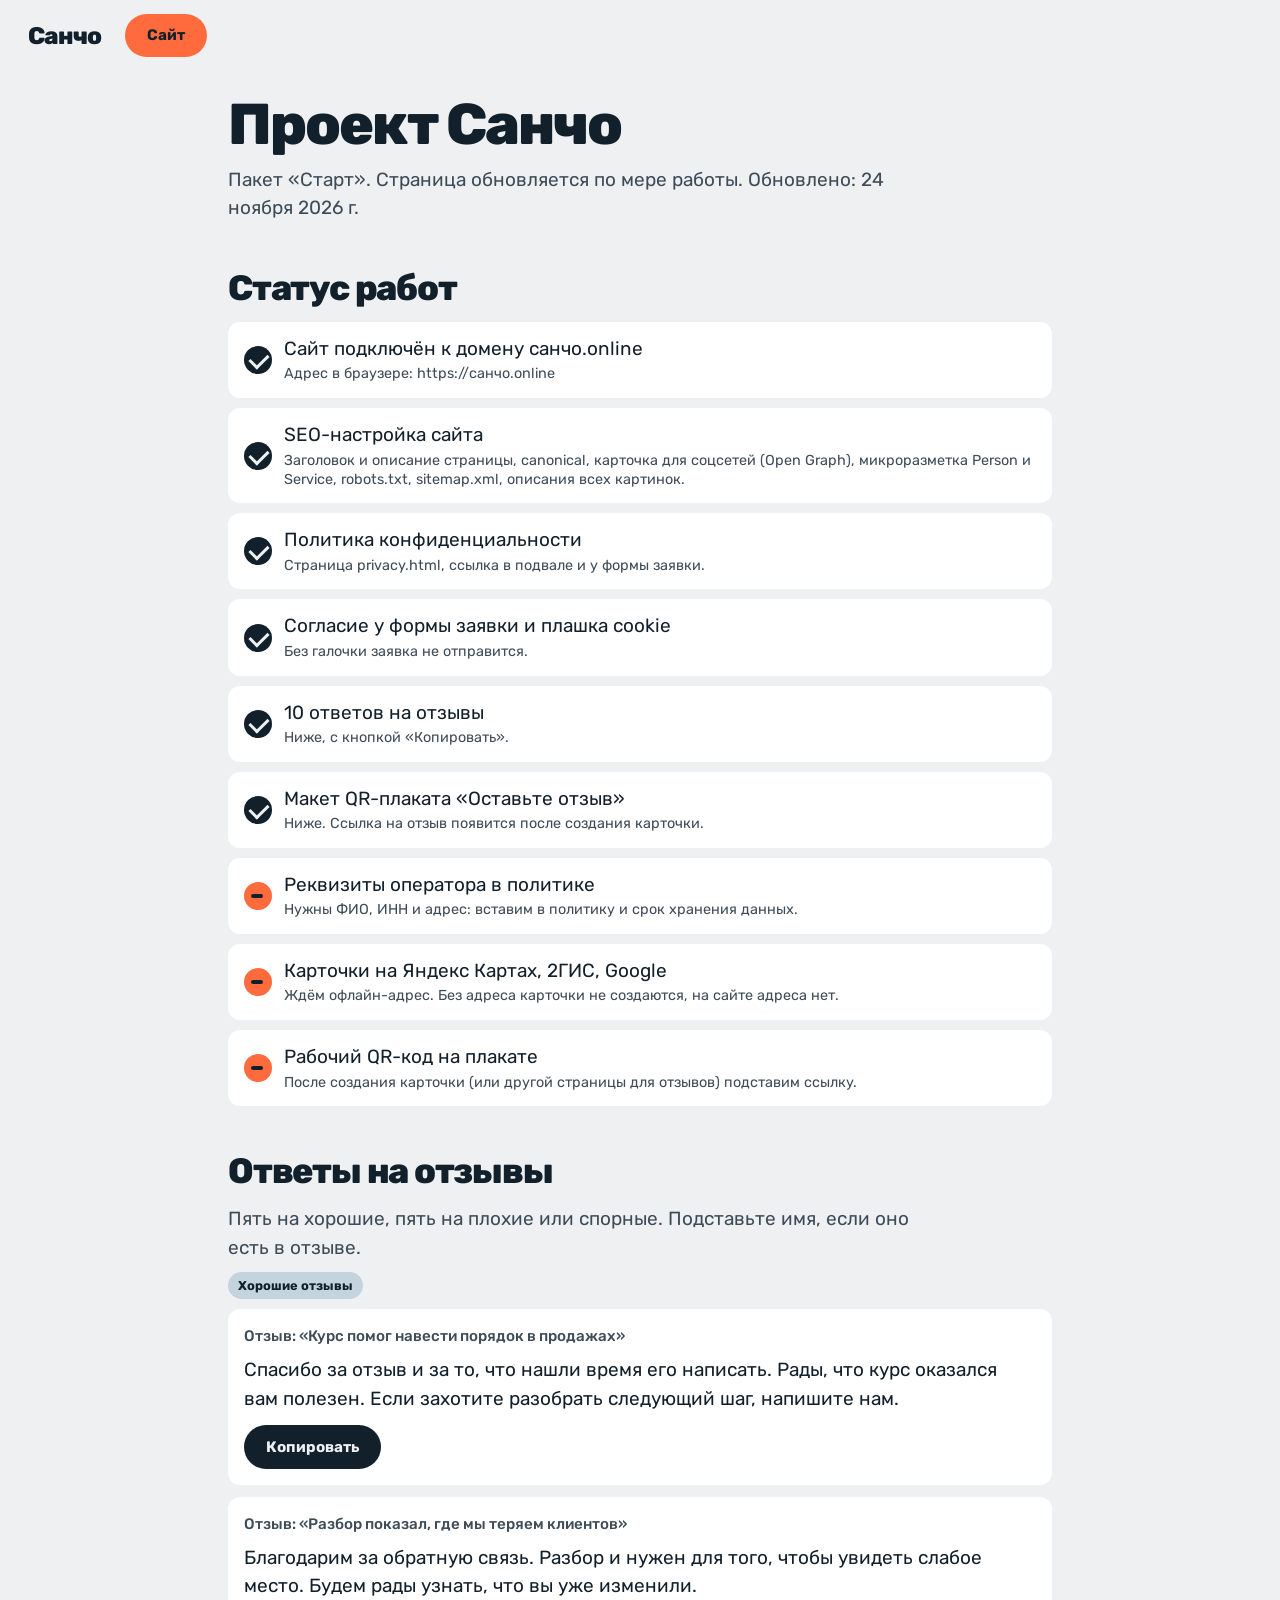
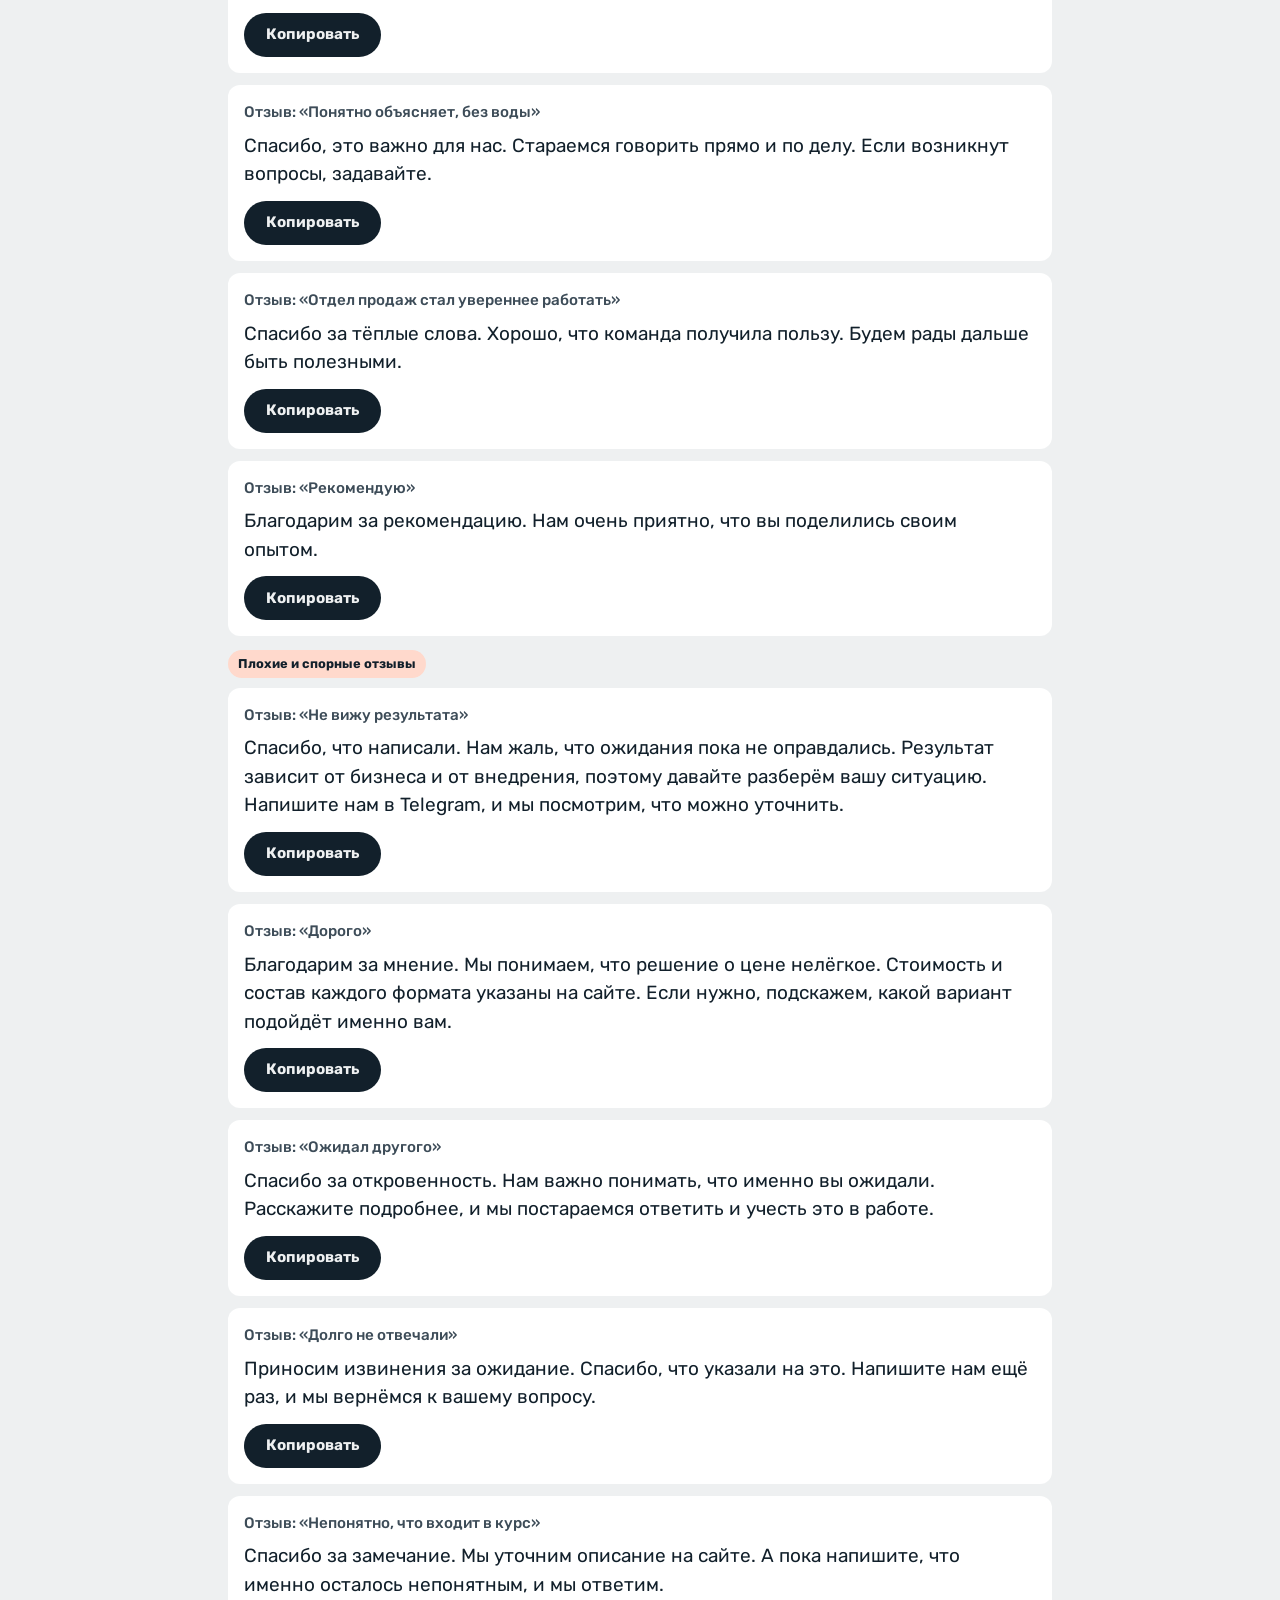
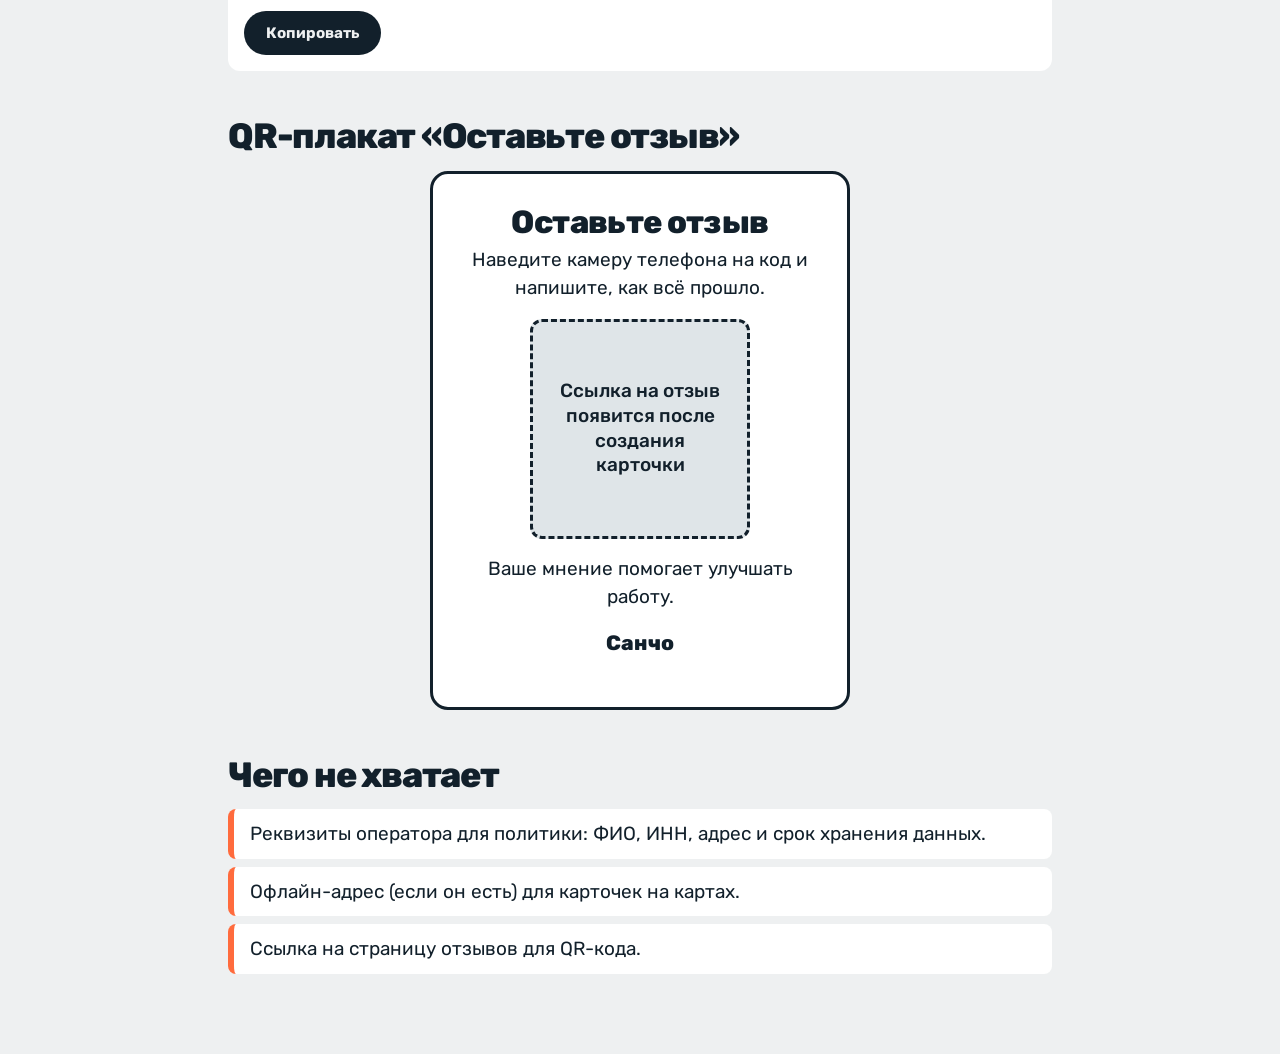
==== project/index.html @ f5450487 "Пакет Старт: SEO, политика конфиденциальности, согласие и cookie, страница проекта Co-Authored-By: C" ====
<!doctype html>
<html lang="ru">
<head>
<meta charset="utf-8">
<meta name="viewport" content="width=device-width, initial-scale=1">
<meta name="robots" content="noindex,nofollow">
<title>Проект Санчо — статус и материалы</title>
<link rel="preconnect" href="https://fonts.googleapis.com">
<link rel="preconnect" href="https://fonts.gstatic.com" crossorigin>
<link href="https://fonts.googleapis.com/css2?family=Rubik:wght@400;500;700;800&display=swap" rel="stylesheet">
<link rel="stylesheet" href="../styles.css">
<style>
.pj{max-width:880px;margin:0 auto;padding:96px var(--pad) 80px}
.pj h1{font-size:clamp(2rem,1.2rem + 3.4vw,3.6rem);margin-bottom:12px}
.pj h2{font-size:clamp(1.5rem,1.2rem + 1.4vw,2.2rem);max-width:none;margin:48px 0 16px}
.pj .lead{color:var(--muted);margin-bottom:8px}
.st{list-style:none;display:grid;gap:10px}
.st li{background:#fff;border-radius:12px;padding:14px 16px 14px 56px;position:relative;line-height:1.35}
.st li::before{content:"";position:absolute;left:16px;top:50%;width:28px;height:28px;margin-top:-14px;border-radius:50%;background:var(--ink)}
.st li.done::after{content:"";position:absolute;left:25px;top:50%;width:9px;height:15px;margin-top:-10px;border:solid var(--bg);border-width:0 3px 3px 0;transform:rotate(45deg)}
.st li.wip::before{background:var(--accent)}
.st li.wip::after{content:"";position:absolute;left:23px;top:50%;width:12px;height:4px;margin-top:-2px;border-radius:2px;background:var(--ink)}
.st small{display:block;color:var(--muted);margin-top:3px;font-size:.9rem}
.tag{display:inline-block;font-size:.8rem;font-weight:700;border-radius:999px;padding:4px 10px;margin-bottom:10px;background:var(--steel-2)}
.tag--bad{background:#ffd9cc}
.rv{background:#fff;border-radius:12px;padding:16px;margin-bottom:12px}
.rv q{display:block;quotes:none;font-weight:500;color:var(--muted);font-size:.95rem;margin-bottom:8px}
.rv p{max-width:none;margin-bottom:12px}
.cp{font:700 .95rem/1 var(--f);background:var(--ink);color:var(--bg);border:0;border-radius:999px;padding:14px 22px;cursor:pointer;min-height:44px}
.cp.ok{background:var(--accent);color:var(--ink)}
.poster{background:#fff;border:3px solid var(--ink);border-radius:18px;max-width:420px;margin:0 auto;padding:32px 24px;text-align:center}
.poster h3{font-size:2rem;margin-bottom:8px}
.poster p{margin:0 auto 16px}
.qr{width:220px;height:220px;margin:0 auto 16px;border:3px dashed var(--ink);border-radius:12px;display:grid;place-items:center;padding:16px;font-weight:500;line-height:1.3;background:var(--surface)}
.poster__by{font-weight:800;font-size:1.3rem;margin:8px 0 0}
.miss{list-style:none;display:grid;gap:8px}
.miss li{background:#fff;border-left:6px solid var(--accent);border-radius:8px;padding:12px 16px;line-height:1.35}
.pj a{text-underline-offset:3px}
@media print{.bar,.cp{display:none}.pj{padding-top:0}}
</style>
</head>
<body>
<header class="bar"><a class="wordmark" href="../">Санчо</a><a class="btn btn--sm" href="../">Сайт</a></header>
<main class="pj">
<h1>Проект Санчо</h1>
<p class="lead">Пакет «Старт». Страница обновляется по мере работы. Обновлено: 24 ноября 2026 г.</p>

<h2>Статус работ</h2>
<ul class="st">
<li class="done">Сайт подключён к домену санчо.online<small>Адрес в браузере: https://санчо.online</small></li>
<li class="done">SEO-настройка сайта<small>Заголовок и описание страницы, canonical, карточка для соцсетей (Open Graph), микроразметка Person и Service, robots.txt, sitemap.xml, описания всех картинок.</small></li>
<li class="done">Политика конфиденциальности<small>Страница privacy.html, ссылка в подвале и у формы заявки.</small></li>
<li class="done">Согласие у формы заявки и плашка cookie<small>Без галочки заявка не отправится.</small></li>
<li class="done">10 ответов на отзывы<small>Ниже, с кнопкой «Копировать».</small></li>
<li class="done">Макет QR-плаката «Оставьте отзыв»<small>Ниже. Ссылка на отзыв появится после создания карточки.</small></li>
<li class="wip">Реквизиты оператора в политике<small>Нужны ФИО, ИНН и адрес: вставим в политику и срок хранения данных.</small></li>
<li class="wip">Карточки на Яндекс Картах, 2ГИС, Google<small>Ждём офлайн-адрес. Без адреса карточки не создаются, на сайте адреса нет.</small></li>
<li class="wip">Рабочий QR-код на плакате<small>После создания карточки (или другой страницы для отзывов) подставим ссылку.</small></li>
</ul>

<h2>Ответы на отзывы</h2>
<p class="lead">Пять на хорошие, пять на плохие или спорные. Подставьте имя, если оно есть в отзыве.</p>

<span class="tag">Хорошие отзывы</span>
<div id="good"></div>
<span class="tag tag--bad">Плохие и спорные отзывы</span>
<div id="bad"></div>

<h2>QR-плакат «Оставьте отзыв»</h2>
<div class="poster">
<h3>Оставьте отзыв</h3>
<p>Наведите камеру телефона на код и напишите, как всё прошло.</p>
<div class="qr">Ссылка на отзыв появится после создания карточки</div>
<p>Ваше мнение помогает улучшать работу.</p>
<p class="poster__by">Санчо</p>
</div>

<h2>Чего не хватает</h2>
<ul class="miss">
<li>Реквизиты оператора для политики: ФИО, ИНН, адрес и срок хранения данных.</li>
<li>Офлайн-адрес (если он есть) для карточек на картах.</li>
<li>Ссылка на страницу отзывов для QR-кода.</li>
</ul>
</main>
<script>
const good=[
["«Курс помог навести порядок в продажах»","Спасибо за отзыв и за то, что нашли время его написать. Рады, что курс оказался вам полезен. Если захотите разобрать следующий шаг, напишите нам."],
["«Разбор показал, где мы теряем клиентов»","Благодарим за обратную связь. Разбор и нужен для того, чтобы увидеть слабое место. Будем рады узнать, что вы уже изменили."],
["«Понятно объясняет, без воды»","Спасибо, это важно для нас. Стараемся говорить прямо и по делу. Если возникнут вопросы, задавайте."],
["«Отдел продаж стал увереннее работать»","Спасибо за тёплые слова. Хорошо, что команда получила пользу. Будем рады дальше быть полезными."],
["«Рекомендую»","Благодарим за рекомендацию. Нам очень приятно, что вы поделились своим опытом."]
];
const bad=[
["«Не вижу результата»","Спасибо, что написали. Нам жаль, что ожидания пока не оправдались. Результат зависит от бизнеса и от внедрения, поэтому давайте разберём вашу ситуацию. Напишите нам в Telegram, и мы посмотрим, что можно уточнить."],
["«Дорого»","Благодарим за мнение. Мы понимаем, что решение о цене нелёгкое. Стоимость и состав каждого формата указаны на сайте. Если нужно, подскажем, какой вариант подойдёт именно вам."],
["«Ожидал другого»","Спасибо за откровенность. Нам важно понимать, что именно вы ожидали. Расскажите подробнее, и мы постараемся ответить и учесть это в работе."],
["«Долго не отвечали»","Приносим извинения за ожидание. Спасибо, что указали на это. Напишите нам ещё раз, и мы вернёмся к вашему вопросу."],
["«Непонятно, что входит в курс»","Спасибо за замечание. Мы уточним описание на сайте. А пока напишите, что именно осталось непонятным, и мы ответим."]
];
function render(id,arr){
  const root=document.getElementById(id);
  arr.forEach(([q,a])=>{
    const d=document.createElement('div');d.className='rv';
    const qq=document.createElement('q');qq.textContent='Отзыв: '+q;
    const p=document.createElement('p');p.textContent=a;
    const b=document.createElement('button');b.type='button';b.className='cp';b.textContent='Копировать';
    b.addEventListener('click',async()=>{
      try{await navigator.clipboard.writeText(a)}catch(e){
        const t=document.createElement('textarea');t.value=a;document.body.appendChild(t);t.select();try{document.execCommand('copy')}catch(_){ }t.remove();
      }
      b.textContent='Скопировано';b.classList.add('ok');
      setTimeout(()=>{b.textContent='Копировать';b.classList.remove('ok')},1800);
    });
    d.append(qq,p,b);root.appendChild(d);
  });
}
render('good',good);render('bad',bad);
</script>
</body>
</html>
---- styles.css ----
:root{
  --bg:#eef0f1; --surface:#dfe5e8; --ink:#12202b; --muted:#3d4c58;
  --accent:#ff6b3d; --accent-2:#f95a2a;
  --steel-1:#a9bfcd; --steel-2:#c4d4de; --steel-3:#dde7ed;
  --pad:clamp(16px,2.2vw,32px);
  --gap-s:clamp(88px,11vw,200px);
  --f:'Rubik',system-ui,sans-serif;
  --step-small:clamp(.875rem,.85rem + .1vw,.95rem);
  --step-body:clamp(1.0625rem,1rem + .25vw,1.1875rem);
  --step-lead:clamp(1.25rem,1.1rem + .7vw,1.625rem);
  --step-head:clamp(2rem,1.3rem + 3.2vw,4.2rem);
}
*{box-sizing:border-box;margin:0;padding:0}
html{scroll-behavior:smooth;scroll-padding-top:72px}
body{font:400 var(--step-body)/1.5 var(--f);background:var(--bg);color:var(--ink);overflow-x:hidden;-webkit-font-smoothing:antialiased}
img{display:block;max-width:100%}
a{color:inherit}
h1,h2,h3{font-weight:800;letter-spacing:-.035em;line-height:1}
h2{font-size:var(--step-head);max-width:16ch}
h3{font-size:1.4rem;letter-spacing:-.02em;margin-bottom:12px}
p{max-width:60ch}
:focus-visible{outline:3px solid var(--ink);outline-offset:3px}
::selection{background:var(--accent)}
.sr{position:absolute;width:1px;height:1px;overflow:hidden;clip:rect(0 0 0 0)}

/* buttons: one shape, pill */
.btn,.submit{display:inline-flex;align-items:center;justify-content:center;font:700 1rem/1 var(--f);background:var(--accent);color:var(--ink);padding:20px 32px;border-radius:999px;text-decoration:none;border:0;cursor:pointer;transition:transform .2s cubic-bezier(.2,.8,.2,1),background .2s;white-space:nowrap}
.btn:hover,.submit:hover{transform:translateY(-3px) scale(1.03)}
.btn:active,.submit:active{transform:scale(.96)}
.btn--sm{padding:14px 22px;font-size:.95rem}
.btn--ink{background:var(--ink);color:var(--bg)}
.link{font-weight:500;text-underline-offset:5px;text-decoration-thickness:2px;transition:text-underline-offset .2s}
.link:hover,.preview__a:hover{text-underline-offset:9px}

/* header */
.bar{position:fixed;inset:0 0 auto 0;z-index:20;display:flex;align-items:center;gap:24px;padding:14px var(--pad);background:var(--bg);transition:background .3s}
.bar.scrolled{background:var(--surface)}
.wordmark{font-weight:800;font-size:1.5rem;letter-spacing:-.04em;text-decoration:none;flex-shrink:0}
.nav{display:flex;gap:28px;margin-left:auto;min-width:0}
.nav a{text-decoration:none;font-weight:500;white-space:nowrap;transition:opacity .2s}
.nav a:hover{opacity:.55}
.burger{display:none;background:none;border:0;width:44px;height:44px;cursor:pointer;position:relative}
.burger span{position:absolute;left:10px;right:10px;height:3px;background:var(--ink);border-radius:2px;transition:transform .3s}
.burger span:first-child{top:16px}.burger span:last-child{top:25px}
.burger.is-open span:first-child{transform:translateY(4.5px) rotate(45deg)}
.burger.is-open span:last-child{transform:translateY(-4.5px) rotate(-45deg)}

/* screw motif */
.screw{display:block;will-change:transform}

/* hero */
.hero{position:relative;min-height:100svh;padding:140px var(--pad) 80px;display:flex;align-items:center;overflow:hidden}
.hero__text{position:relative;z-index:2;max-width:56vw}
.hero h1{font-size:clamp(2.6rem,5.8vw,6.2rem);line-height:.95;letter-spacing:-.045em}
.hero__lead{font-size:var(--step-lead);margin-top:40px;max-width:30ch;line-height:1.35}
.hero__act{display:flex;align-items:center;gap:28px;margin-top:40px;flex-wrap:wrap}
.screw--hero{position:absolute;width:100svh;height:100svh;right:-34svh;top:50%;margin-top:-50svh;z-index:1}
.split .w{display:inline-block;overflow:hidden;vertical-align:top;padding-bottom:.08em}
.split .w>span{display:inline-block}
.js .split .w>span{transform:translateY(105%);transition:transform .9s cubic-bezier(.16,1,.3,1);transition-delay:calc(var(--i)*70ms)}
.js .split.go .w>span{transform:none}
.js .rise{opacity:0;transform:translateY(24px);transition:opacity .8s .5s,transform .8s .5s cubic-bezier(.16,1,.3,1)}
.js .rise.go{opacity:1;transform:none}
.js .reveal{opacity:0;transform:translateY(28px);transition:opacity .8s,transform .8s cubic-bezier(.16,1,.3,1);transition-delay:var(--d,0ms)}
.js .reveal.is-in{opacity:1;transform:none}

/* about */
.about{padding:var(--gap-s) 20px 0}
.about__panel{background:var(--accent);border-radius:12px;padding:56px clamp(20px,3vw,56px);overflow:hidden}
.about__panel h2{max-width:11ch;font-size:clamp(2.4rem,4.6vw,4.4rem)}
.about__cols{display:grid;grid-template-columns:1fr 1fr;gap:64px;margin-top:56px;max-width:900px;margin-left:auto;margin-right:clamp(0px,6vw,100px)}
.about__cols p{font-size:1.0625rem;margin-bottom:28px}
.about__pics{display:flex;align-items:flex-end;gap:clamp(12px,3vw,48px);margin-top:48px;margin-bottom:-90px}
.disc{margin:0;position:relative}
.disc img{width:100%;height:100%;object-fit:cover;border-radius:50%;aspect-ratio:1}
.about__pics .disc{width:clamp(110px,17vw,250px)}
.about__pics .disc--big{width:clamp(180px,30vw,420px);background:var(--ink);border-radius:50%;padding:clamp(10px,1.6vw,22px)}
.about__pics .disc--big img{border-radius:50%}
.about__pics figcaption{position:absolute;left:50%;top:-34px;transform:translateX(-50%);font-weight:700;font-size:.95rem;white-space:nowrap}
.about__pics .disc--big figcaption{top:-34px}
.about__pics img{transition:transform 1.2s cubic-bezier(.16,1,.3,1)}
.about__pics .disc:hover img{transform:scale(1.06) rotate(-3deg)}
.disc{overflow:visible}
.about__pics .disc{border-radius:50%}
.about__pics .disc:not(.disc--big){overflow:hidden}
.about__pics figcaption{display:none}

/* band */
.band{background:var(--steel-2);margin-top:0;padding:calc(90px + 6vw) var(--pad) clamp(64px,8vw,120px)}
.band__in{display:grid;grid-template-columns:1.2fr 1fr 1fr;gap:clamp(16px,3vw,48px);align-items:center}
.band__in p{font-size:var(--step-lead);line-height:1.3;font-weight:500;max-width:22ch}
.band .disc{aspect-ratio:1}

/* index */
.vint{padding:var(--gap-s) var(--pad)}
.vint__grid{display:grid;grid-template-columns:1.15fr .85fr;gap:clamp(24px,5vw,96px);margin-top:64px;align-items:start}
.rows{list-style:none}
.row{display:block;width:100%;text-align:left;background:none;border:0;font:inherit;color:var(--ink);padding:26px 0;cursor:pointer;transition:opacity .24s,transform .3s cubic-bezier(.2,.8,.2,1)}
.row__t{display:block;font-weight:800;font-size:clamp(1.6rem,3vw,2.9rem);letter-spacing:-.035em;line-height:1.05}
.row__x{display:none;margin-top:14px;max-width:46ch}
.rows:hover .row:not(:hover){opacity:.3}
.js .rows.has-on .row:not(.is-on){opacity:.3}
.row:hover,.row.is-on{transform:translateX(14px)}
.preview{position:sticky;top:96px;aspect-ratio:1;border-radius:50%;background:var(--accent);display:flex;flex-direction:column;align-items:center;justify-content:center;text-align:center;padding:14%;gap:20px}
.preview .screw--prev{display:none}
.preview__t{font-size:clamp(1rem,1.5vw,1.3rem);line-height:1.35;font-weight:500;transition:opacity .24s}
.preview__t.off{opacity:0}
.preview__a{font-weight:700}

/* calc */
.calc{background:var(--surface);padding:var(--gap-s) var(--pad)}
.calc__grid{display:grid;grid-template-columns:1fr 1fr;gap:clamp(24px,6vw,120px);align-items:center;margin-top:64px}
.screw--calc{width:min(100%,520px);margin:0 auto;transition:transform .15s linear}
.calc__ctl label{display:block;font-weight:500;margin:0 0 10px}
.calc__ctl label+input{margin-bottom:28px}
.field{width:100%;font:500 1.1rem/1 var(--f);color:var(--ink);background:var(--bg);border:0;border-radius:8px;height:56px;padding:0 18px}
.field::placeholder{color:#55646f}
input[type=range]{width:100%;height:44px;accent-color:var(--accent);margin-bottom:28px;cursor:pointer}
.calc__res{font-size:var(--step-lead);line-height:1.35}
.calc__res strong{font-weight:800}
.calc__pay{margin-top:14px;font-weight:500}
.note{font-size:var(--step-small);color:var(--muted);margin-top:20px;max-width:46ch}

/* proof */
.proof{padding:var(--gap-s) 20px}
.proof__board{display:grid;grid-template-columns:repeat(4,1fr);gap:8px}
.tile{background:var(--surface);border-radius:12px;padding:24px;aspect-ratio:3/2;display:flex;flex-direction:column;justify-content:space-between}
.tile:nth-child(even){background:var(--steel-2)}
.tile b{font-size:clamp(2.4rem,4.4vw,4.6rem);font-weight:800;letter-spacing:-.04em;line-height:1}
.tile>span{font-size:var(--step-small);font-weight:500;max-width:22ch}
.tile--head{grid-column:span 2;background:var(--accent)!important;aspect-ratio:auto;min-height:200px}
.tile--head h2{font-size:clamp(1.8rem,3vw,3rem);max-width:12ch}

/* how */
.how{padding:0 var(--pad) var(--gap-s)}
.how__intro{display:grid;grid-template-columns:5fr 5fr;gap:6vw;align-items:end;margin-bottom:64px}
.acc{display:flex;height:520px}
.stage{flex:1 1 0;min-width:0;background:var(--c);color:var(--ink);border:0;font:inherit;text-align:left;cursor:pointer;position:relative;overflow:hidden;transition:flex-grow .6s cubic-bezier(.16,1,.3,1)}
.stage.is-open{flex-grow:9}
.stage__n{position:absolute;left:22px;bottom:22px;font-weight:700;font-size:1.25rem;writing-mode:vertical-rl;transform:rotate(180deg);transform-origin:center;white-space:nowrap;transition:opacity .3s}
.stage.is-open .stage__n{writing-mode:horizontal-tb;transform:none;top:26px;bottom:auto;font-weight:800;font-size:clamp(1.8rem,3vw,2.6rem);letter-spacing:-.03em}
.stage__b{position:absolute;left:22px;bottom:26px;width:min(36ch,calc(100% - 44px));opacity:0;transition:opacity .3s}
.stage.is-open .stage__b{opacity:1;transition-delay:.25s}

/* pricing */
.price{display:grid;grid-template-columns:7fr 5fr}
.plan{min-height:min(88svh,780px);padding:40px var(--pad);display:flex;flex-direction:column;gap:20px;position:relative}
.plan--main{background:var(--accent)}
.plan--alt{background:var(--steel-2)}
.plan h2{font-size:clamp(2.2rem,4.6vw,4.6rem);max-width:10ch}
.plan__who{font-size:var(--step-lead);line-height:1.3;max-width:26ch}
.plan__inc{max-width:44ch}
.plan__foot{margin-top:auto;display:flex;align-items:flex-end;justify-content:space-between;gap:20px;flex-wrap:wrap}
.plan__price{font-size:clamp(3.2rem,8vw,8rem);font-weight:800;letter-spacing:-.05em;line-height:.9}
.plan__price small{font-size:.28em;margin-left:.15em;letter-spacing:0;font-weight:500}

/* faq */
.faq{padding:var(--gap-s) var(--pad)}
.faq h2{margin:0 auto;max-width:880px}
.cards{max-width:880px;margin:64px auto 0;display:flex;flex-direction:column}
.card{background:var(--c);position:relative;margin-top:-1px;padding-top:0;transition:transform .3s}
.card+.card{margin-top:0}
.card{--o:calc(var(--i)*60px);clip-path:none}
.card__h{display:block;width:100%;text-align:left;font:inherit;background:none;border:0;color:var(--ink);cursor:pointer;padding:0 28px;min-height:96px;position:relative}
.card+.card .card__h{margin-top:0}
.tab{position:absolute;top:-28px;left:var(--o);background:var(--c);padding:6px 22px;height:28px;font-size:.95rem;font-weight:700;line-height:20px;clip-path:polygon(0 100%,10% 0,90% 0,100% 100%);min-width:130px;text-align:center}
.card:first-child .tab{top:-28px}
.card:first-child{margin-top:28px}
.card__q{display:block;font-size:1.35rem;font-weight:500;padding:30px 0 56px}.card:last-child .card__q{padding-bottom:30px}.card.is-open .card__q{padding-bottom:18px}.card:not(.is-open)+.card .tab{z-index:1}
.card__a{max-height:0;overflow:hidden;padding:0 28px;max-width:none;transition:max-height .5s cubic-bezier(.16,1,.3,1),padding .5s}
.card.is-open .card__a{max-height:220px;padding-bottom:56px}.card.is-open:last-child .card__a{padding-bottom:30px}
.card:hover{transform:translateX(6px)}

/* contact */
.contact{padding:0 var(--pad) var(--gap-s)}
.coupon{max-width:1120px;margin:0 auto;background:var(--accent);border-radius:14px;display:grid;grid-template-columns:1fr 1fr;position:relative;
  -webkit-mask:radial-gradient(circle 14px at 46% 0,#0000 98%,#000) top/100% 51% no-repeat,radial-gradient(circle 14px at 46% 100%,#0000 98%,#000) bottom/100% 51% no-repeat;
  mask:radial-gradient(circle 14px at 46% 0,#0000 98%,#000) top/100% 51% no-repeat,radial-gradient(circle 14px at 46% 100%,#0000 98%,#000) bottom/100% 51% no-repeat}
.coupon__l{padding:48px;display:flex;flex-direction:column;justify-content:space-between;gap:40px;border-right:5px dotted var(--bg)}
.coupon__l h2{font-size:clamp(1.8rem,3.2vw,3.2rem);max-width:10ch}
.coupon__r{padding:40px 48px;display:flex;flex-direction:column;gap:10px}
.coupon .field{background:#ff8a63;height:52px}
.coupon .field::placeholder{color:var(--ink);opacity:.7}
.submit{background:var(--ink);color:var(--bg);width:100%;height:56px;border-radius:999px;margin-top:6px}
.form__ok{font-weight:500;min-height:1.4em}
.contact__alt{text-align:center;margin:40px auto 0}

/* footer */
.foot{background:var(--surface);padding:56px var(--pad) 28px;overflow:hidden}
.foot__links{display:flex;gap:32px;flex-wrap:wrap;font-weight:500}
.foot__links a{text-underline-offset:5px}
.foot__big{font-size:30vw;font-weight:800;letter-spacing:-.06em;line-height:.9;margin:40px 0 24px -.04em;color:var(--ink)}
.foot__credit{font-size:var(--step-small);color:var(--muted);max-width:90ch}

/* breakpoints */
@media (max-width:1180px){.nav{gap:18px}}
@media (max-width:1100px){
  .nav{position:fixed;inset:62px 0 auto 0;background:var(--bg);flex-direction:column;padding:12px var(--pad) 28px;gap:0;transform:translateY(-130%);transition:transform .4s cubic-bezier(.16,1,.3,1);margin:0}
  .nav.is-open{transform:none}
  .nav a{padding:16px 0;font-size:1.3rem}
  .burger{display:block}
  .btn--sm{margin-left:auto}
}
@media (max-width:900px){
  .hero{align-items:flex-start;padding-top:110px;padding-bottom:0;min-height:100svh}
  .hero__text{max-width:none}
  .hero h1{font-size:clamp(2.5rem,12vw,4.6rem)}
  .screw--hero{width:130vw;height:130vw;right:-42vw;top:auto;bottom:-52vw;margin-top:0}
  .about__cols{grid-template-columns:1fr;gap:32px;margin:40px 0 0}
  .about__pics{margin-bottom:-60px}
  .band__in{grid-template-columns:1fr 1fr}
  .band__in p{grid-column:1/-1;max-width:30ch}
  .vint__grid{grid-template-columns:1fr}
  .preview{display:none}
  .row__x{display:none}
  .row.is-on .row__x{display:block}
  .rows:hover .row:not(:hover){opacity:1}
  .row:hover{transform:none}
  .calc__grid{grid-template-columns:1fr}
  .screw--calc{width:min(70%,320px)}
  .proof__board{grid-template-columns:1fr 1fr;gap:6px}
  .tile{aspect-ratio:auto;min-height:150px;padding:18px}
  .tile--head{grid-column:1/-1;min-height:120px}
  .how__intro{grid-template-columns:1fr;gap:20px}
  .acc{flex-direction:column;height:auto}
  .stage{flex:none;height:64px;transition:height .5s cubic-bezier(.16,1,.3,1)}
  .stage.is-open{height:250px}
  .stage__n{writing-mode:horizontal-tb;transform:none;left:20px;top:18px;bottom:auto;font-size:1.1rem}
  .stage.is-open .stage__n{font-size:1.8rem}
  .stage__b{left:20px;bottom:20px;width:calc(100% - 40px)}
  .price{grid-template-columns:1fr}
  .plan{min-height:70svh}
  .plan__price{font-size:clamp(3.4rem,20vw,6rem)}
  .plan__foot{flex-direction:column;align-items:stretch}
  .plan__foot .btn{width:100%}
  .coupon{grid-template-columns:1fr;
    -webkit-mask:none;mask:none}
  .coupon__l{border-right:0;border-bottom:5px dotted var(--bg);padding:32px 24px;gap:20px}
  .coupon__r{padding:28px 24px}
  .tab{min-width:100px;padding:6px 12px}
  .card{--o:calc(var(--i)*34px)}
}
@media (max-width:560px){
  .btn--sm{padding:12px 16px;font-size:.9rem}
  .about{padding-left:10px;padding-right:10px}
  .about__panel{padding:36px 18px}
  .tab{font-size:.85rem}
  .card__q{font-size:1.15rem}
}
@media (max-width:380px){.wordmark{font-size:1.25rem}}

@media (prefers-reduced-motion:reduce){
  *{transition-duration:.01ms!important;animation:none!important}
  html{scroll-behavior:auto}
  .js .split .w>span,.js .rise,.js .reveal{transform:none;opacity:1}
}

/* round 2 */
.hero__photo{position:absolute;z-index:2;width:44svh;height:44svh;border-radius:50%;object-fit:cover;object-position:50% 14%;top:50%;margin-top:-22svh;right:-6svh;background:var(--surface)}
.js .hero__photo{opacity:0;transform:scale(.8);transition:opacity .9s .3s,transform 1.1s .3s cubic-bezier(.16,1,.3,1)}
.js .hero__photo.go{opacity:1;transform:none}
.steps{margin:4px 0 0 1.2em;max-width:36ch;display:grid;gap:4px}
.about__pics .disc--big{overflow:visible}
.about__pics .disc--big img{border-radius:50%;object-position:50% 20%}
.driver{position:absolute;width:118%;left:-6%;top:-6%;transform:rotate(-16deg);transform-origin:12% 50%;pointer-events:none;transition:transform .9s cubic-bezier(.16,1,.3,1)}
.disc--big:hover .driver{transform:rotate(-4deg)}
.band__in{grid-template-columns:repeat(4,1fr);align-items:start}
.band__in p{grid-column:1/-1;font-size:clamp(1.15rem,1.6vw,1.6rem);max-width:60ch;line-height:1.35;margin-bottom:24px}
.band .disc figcaption{margin-top:12px;text-align:center;font-weight:700}
.band .disc img{aspect-ratio:1;object-fit:cover}
@media (max-width:900px){
  .hero__photo{width:52vw;height:52vw;right:-3vw;top:auto;bottom:-13vw;margin-top:0}
  .band__in{grid-template-columns:1fr 1fr}
}

.about .btn{background:var(--ink);color:var(--bg)}
.driver{top:12%;left:-2%}

/* consent + cookie */
.consent{display:flex;gap:10px;align-items:flex-start;font-size:.9rem;line-height:1.35;margin-top:4px}
.consent input{width:22px;height:22px;flex:none;margin-top:1px;accent-color:var(--ink)}
.consent a{text-underline-offset:3px}
.cookie{position:fixed;left:var(--pad);right:var(--pad);bottom:var(--pad);z-index:60;max-width:760px;margin:0 auto;background:#fff;color:var(--ink);border:2px solid var(--ink);border-radius:14px;padding:14px 18px;display:flex;gap:16px;align-items:center;box-shadow:0 10px 30px rgba(18,32,43,.18)}
.cookie[hidden]{display:none}
.cookie p{font-size:.9rem;line-height:1.35;max-width:none}
.cookie__ok{flex:none;font:700 .95rem/1 var(--f);background:var(--ink);color:var(--bg);border:0;border-radius:999px;padding:14px 22px;cursor:pointer}
@media (max-width:600px){.cookie{flex-direction:column;align-items:stretch;gap:10px}}

/* text pages */
.doc{max-width:820px;margin:0 auto;padding:110px var(--pad) 80px}
.doc h1{font-size:clamp(2rem,1.3rem + 3vw,3.4rem);margin-bottom:24px;overflow-wrap:anywhere}
.doc h2{font-size:1.5rem;letter-spacing:-.02em;max-width:none;margin:36px 0 10px}
.doc p,.doc li{margin-bottom:10px;max-width:none}
.doc ul{padding-left:1.2em}
.doc .todo{background:#fff;border:2px dashed var(--accent);border-radius:8px;padding:2px 8px;font-weight:500}
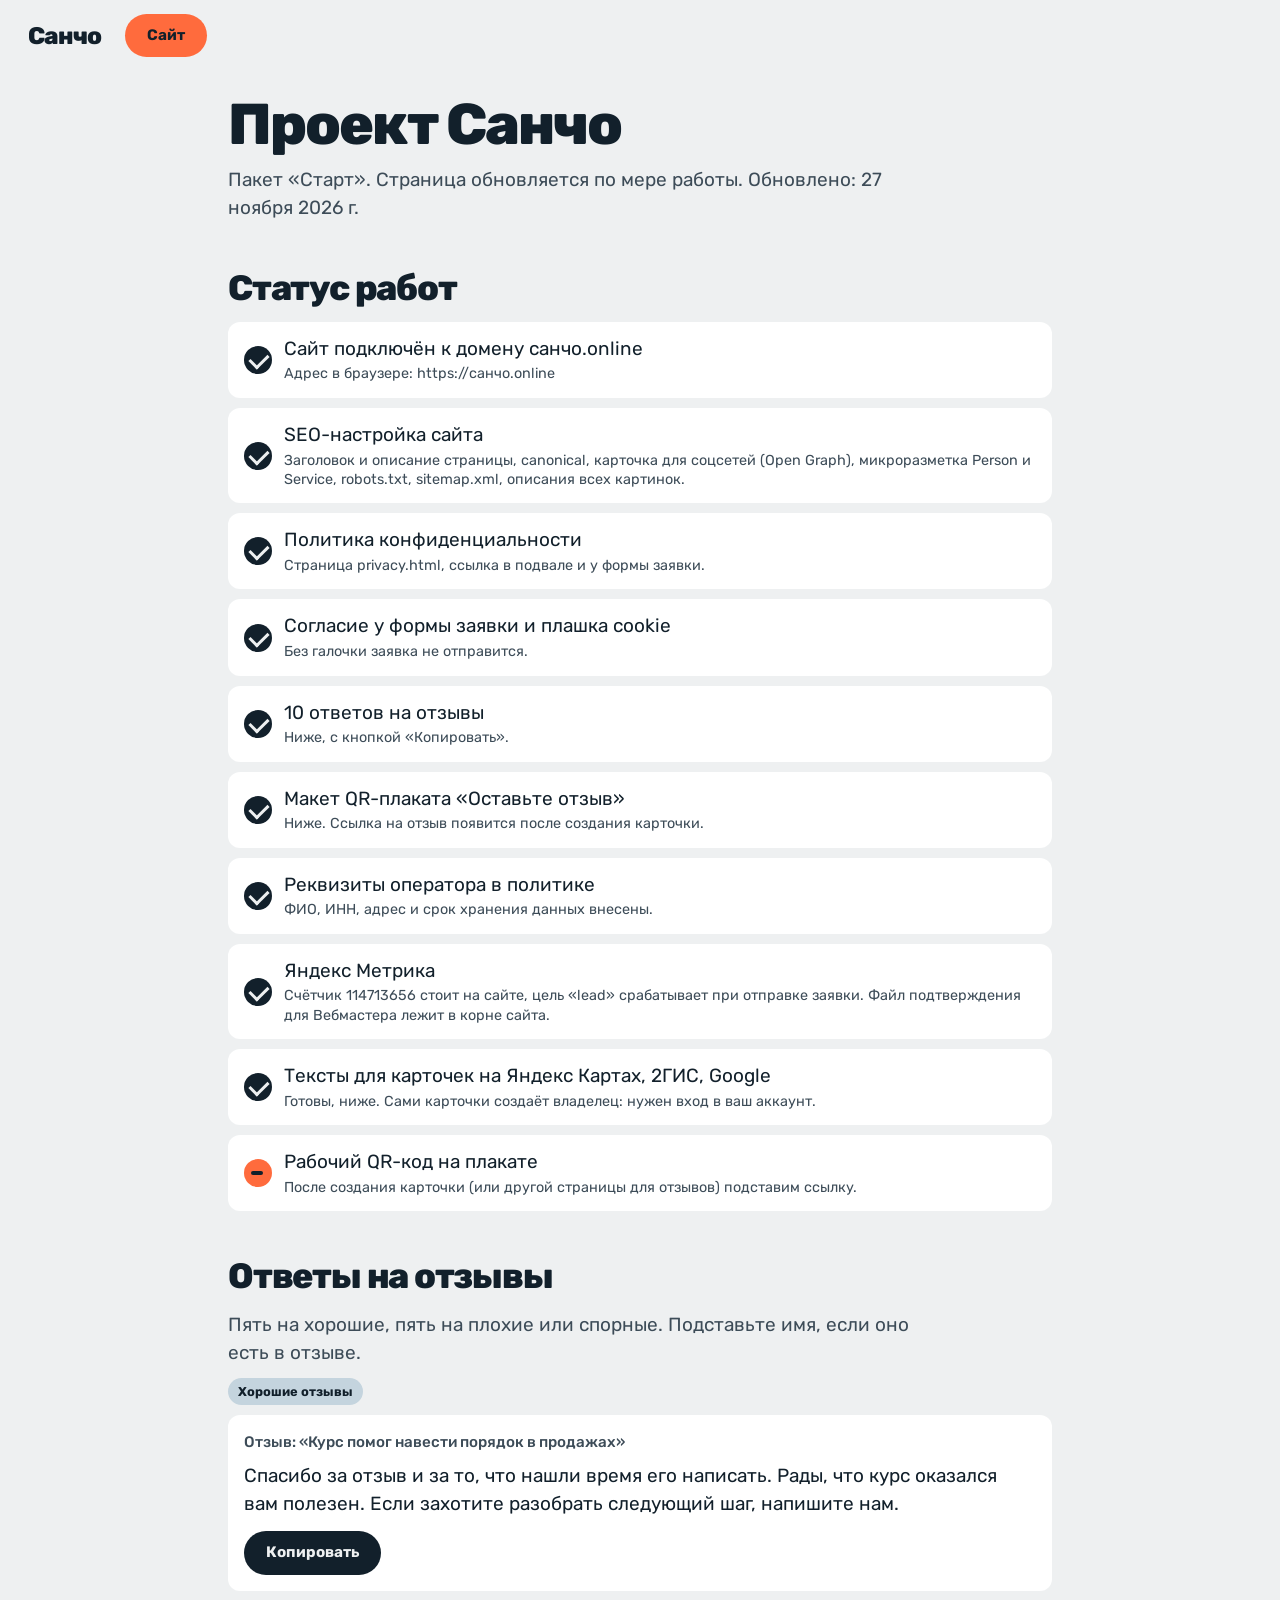
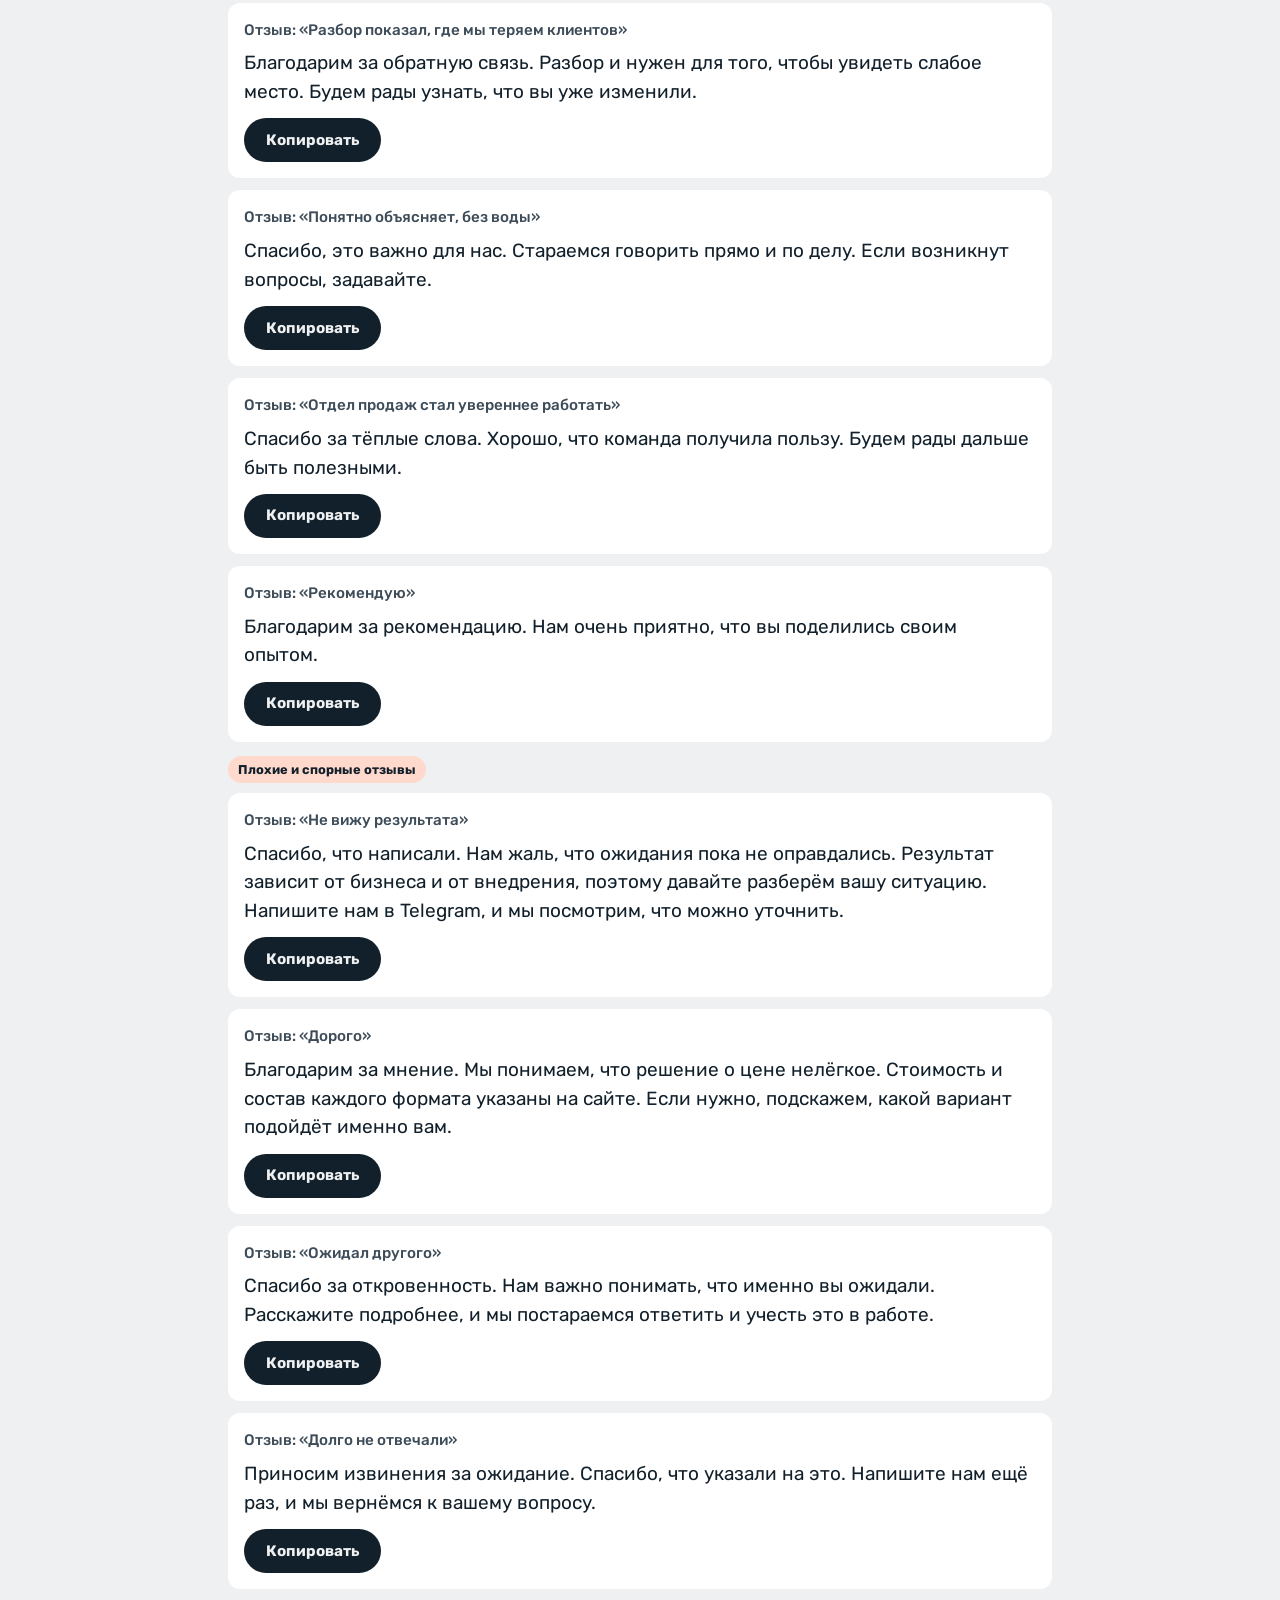
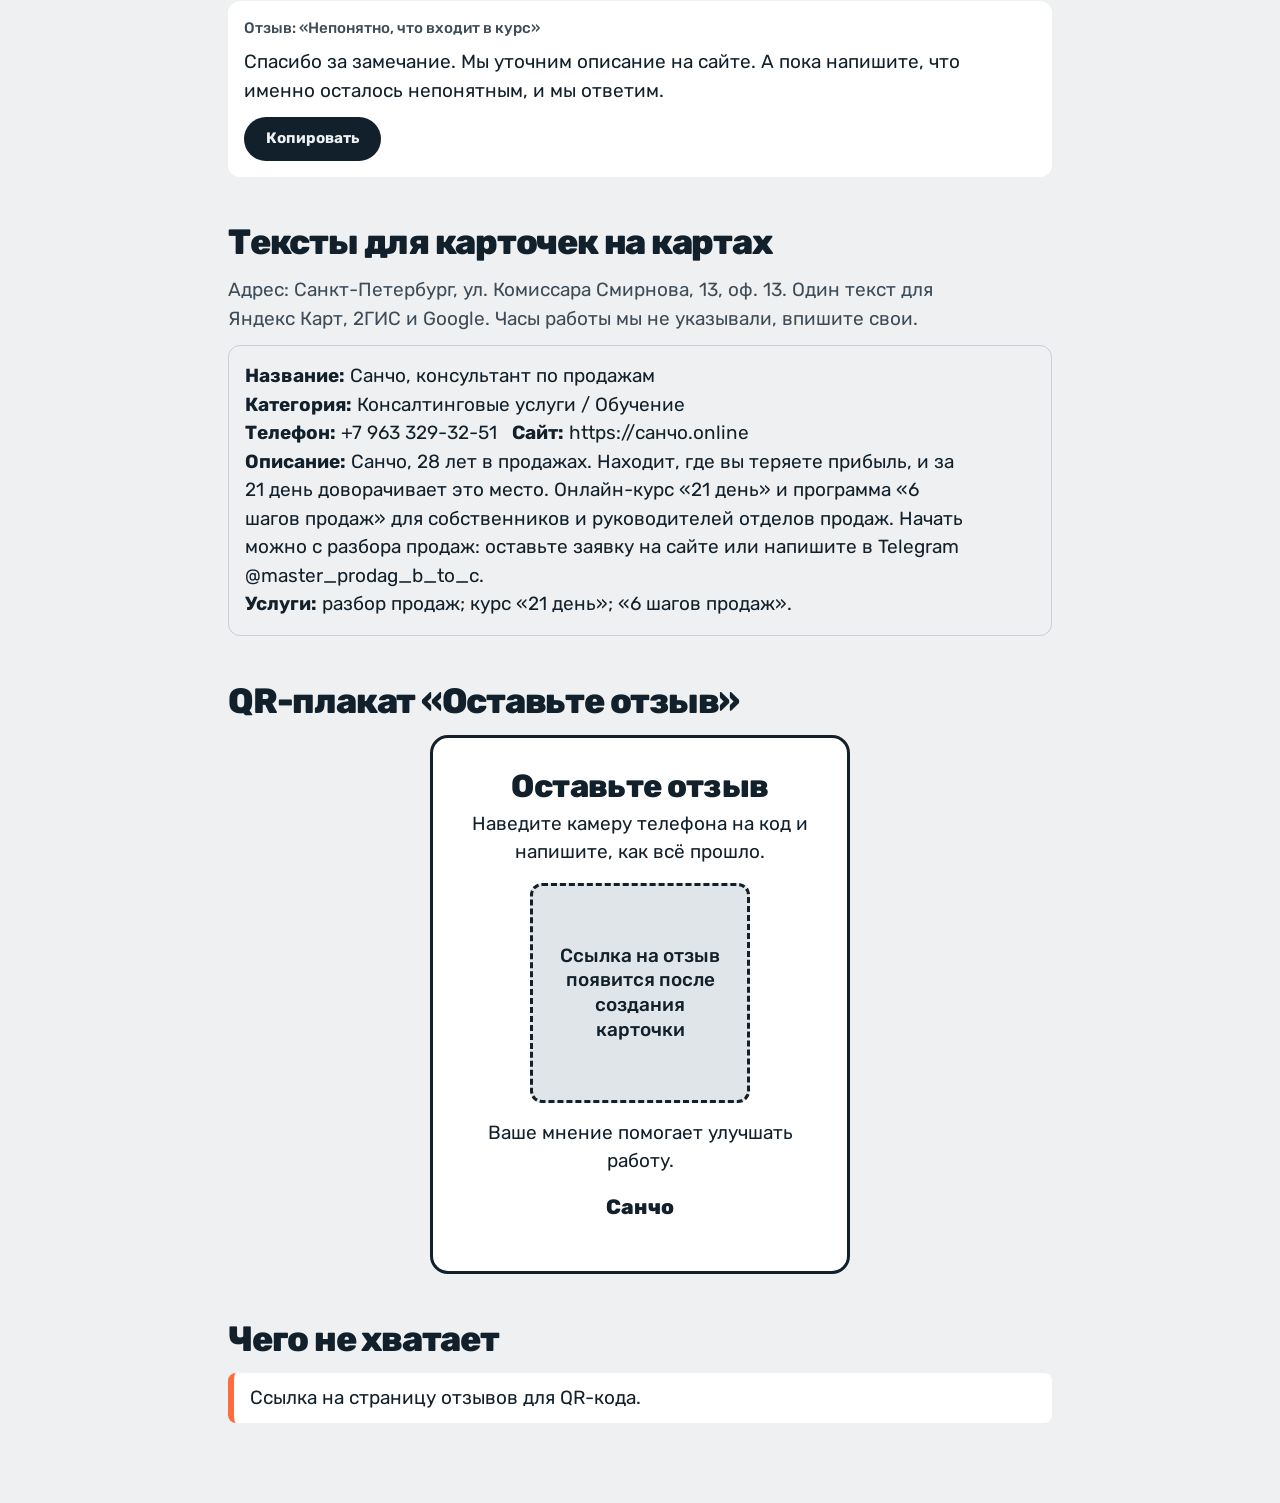
==== commit f9543175: "Страница проекта: статусы, тексты для карточек на картах Co-Authored-By: Claude Sonnet 5.5 <noreply@" ====
--- a/project/index.html
+++ b/project/index.html
@@ -43,7 +43,7 @@
 <header class="bar"><a class="wordmark" href="../">Санчо</a><a class="btn btn--sm" href="../">Сайт</a></header>
 <main class="pj">
 <h1>Проект Санчо</h1>
-<p class="lead">Пакет «Старт». Страница обновляется по мере работы. Обновлено: 24 ноября 2026 г.</p>
+<p class="lead">Пакет «Старт». Страница обновляется по мере работы. Обновлено: 27 ноября 2026 г.</p>
 
 <h2>Статус работ</h2>
 <ul class="st">
@@ -53,8 +53,9 @@
 <li class="done">Согласие у формы заявки и плашка cookie<small>Без галочки заявка не отправится.</small></li>
 <li class="done">10 ответов на отзывы<small>Ниже, с кнопкой «Копировать».</small></li>
 <li class="done">Макет QR-плаката «Оставьте отзыв»<small>Ниже. Ссылка на отзыв появится после создания карточки.</small></li>
-<li class="wip">Реквизиты оператора в политике<small>Нужны ФИО, ИНН и адрес: вставим в политику и срок хранения данных.</small></li>
-<li class="wip">Карточки на Яндекс Картах, 2ГИС, Google<small>Ждём офлайн-адрес. Без адреса карточки не создаются, на сайте адреса нет.</small></li>
+<li class="done">Реквизиты оператора в политике<small>ФИО, ИНН, адрес и срок хранения данных внесены.</small></li>
+<li class="done">Яндекс Метрика<small>Счётчик 114713656 стоит на сайте, цель «lead» срабатывает при отправке заявки. Файл подтверждения для Вебмастера лежит в корне сайта.</small></li>
+<li class="done">Тексты для карточек на Яндекс Картах, 2ГИС, Google<small>Готовы, ниже. Сами карточки создаёт владелец: нужен вход в ваш аккаунт.</small></li>
 <li class="wip">Рабочий QR-код на плакате<small>После создания карточки (или другой страницы для отзывов) подставим ссылку.</small></li>
 </ul>
 
@@ -65,6 +66,16 @@
 <div id="good"></div>
 <span class="tag tag--bad">Плохие и спорные отзывы</span>
 <div id="bad"></div>
+
+<h2>Тексты для карточек на картах</h2>
+<p class="lead">Адрес: Санкт-Петербург, ул. Комиссара Смирнова, 13, оф. 13. Один текст для Яндекс Карт, 2ГИС и Google. Часы работы мы не указывали, впишите свои.</p>
+<div class="card" style="border:1px solid #ccd; border-radius:12px; padding:16px; margin:12px 0">
+<p><b>Название:</b> Санчо, консультант по продажам</p>
+<p><b>Категория:</b> Консалтинговые услуги / Обучение</p>
+<p><b>Телефон:</b> +7 963 329-32-51 &nbsp; <b>Сайт:</b> https://санчо.online</p>
+<p><b>Описание:</b> Санчо, 28 лет в продажах. Находит, где вы теряете прибыль, и за 21 день доворачивает это место. Онлайн-курс «21 день» и программа «6 шагов продаж» для собственников и руководителей отделов продаж. Начать можно с разбора продаж: оставьте заявку на сайте или напишите в Telegram @master_prodag_b_to_c.</p>
+<p><b>Услуги:</b> разбор продаж; курс «21 день»; «6 шагов продаж».</p>
+</div>
 
 <h2>QR-плакат «Оставьте отзыв»</h2>
 <div class="poster">
@@ -77,8 +88,6 @@
 
 <h2>Чего не хватает</h2>
 <ul class="miss">
-<li>Реквизиты оператора для политики: ФИО, ИНН, адрес и срок хранения данных.</li>
-<li>Офлайн-адрес (если он есть) для карточек на картах.</li>
 <li>Ссылка на страницу отзывов для QR-кода.</li>
 </ul>
 </main>
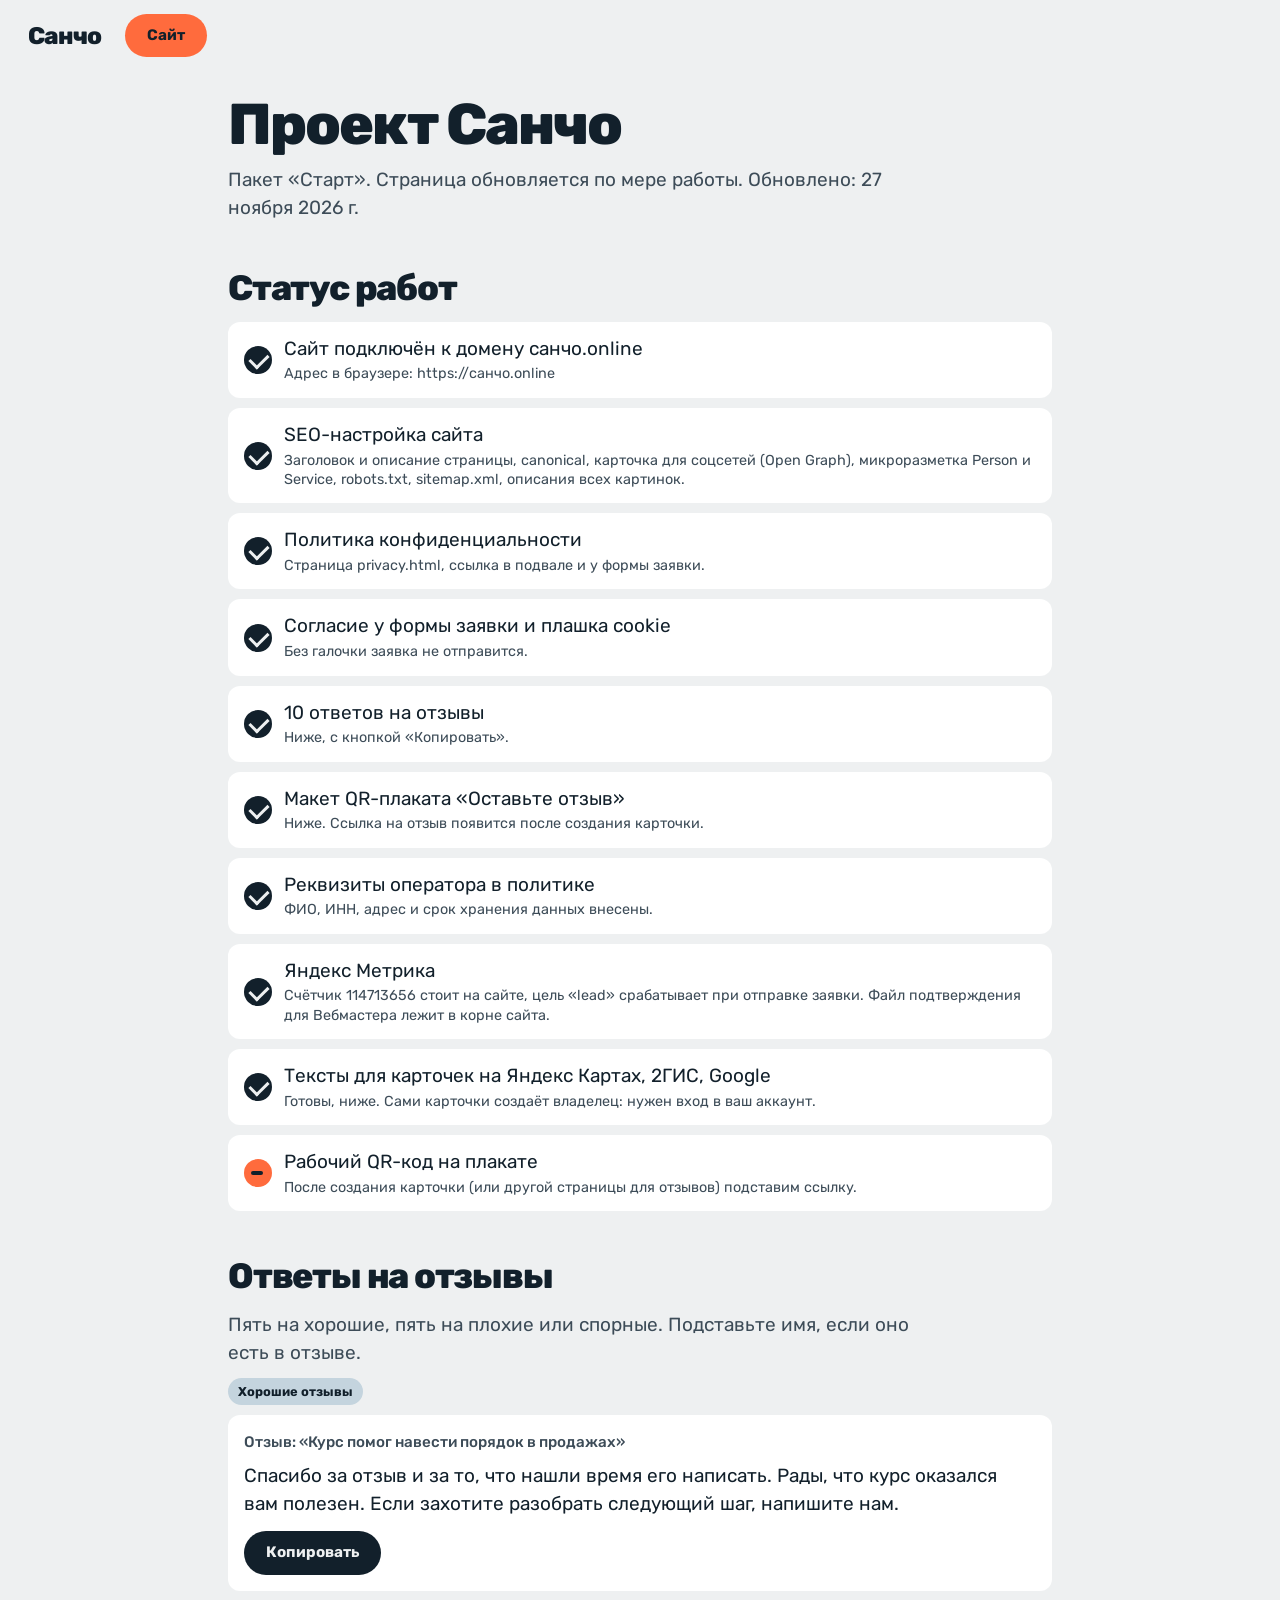
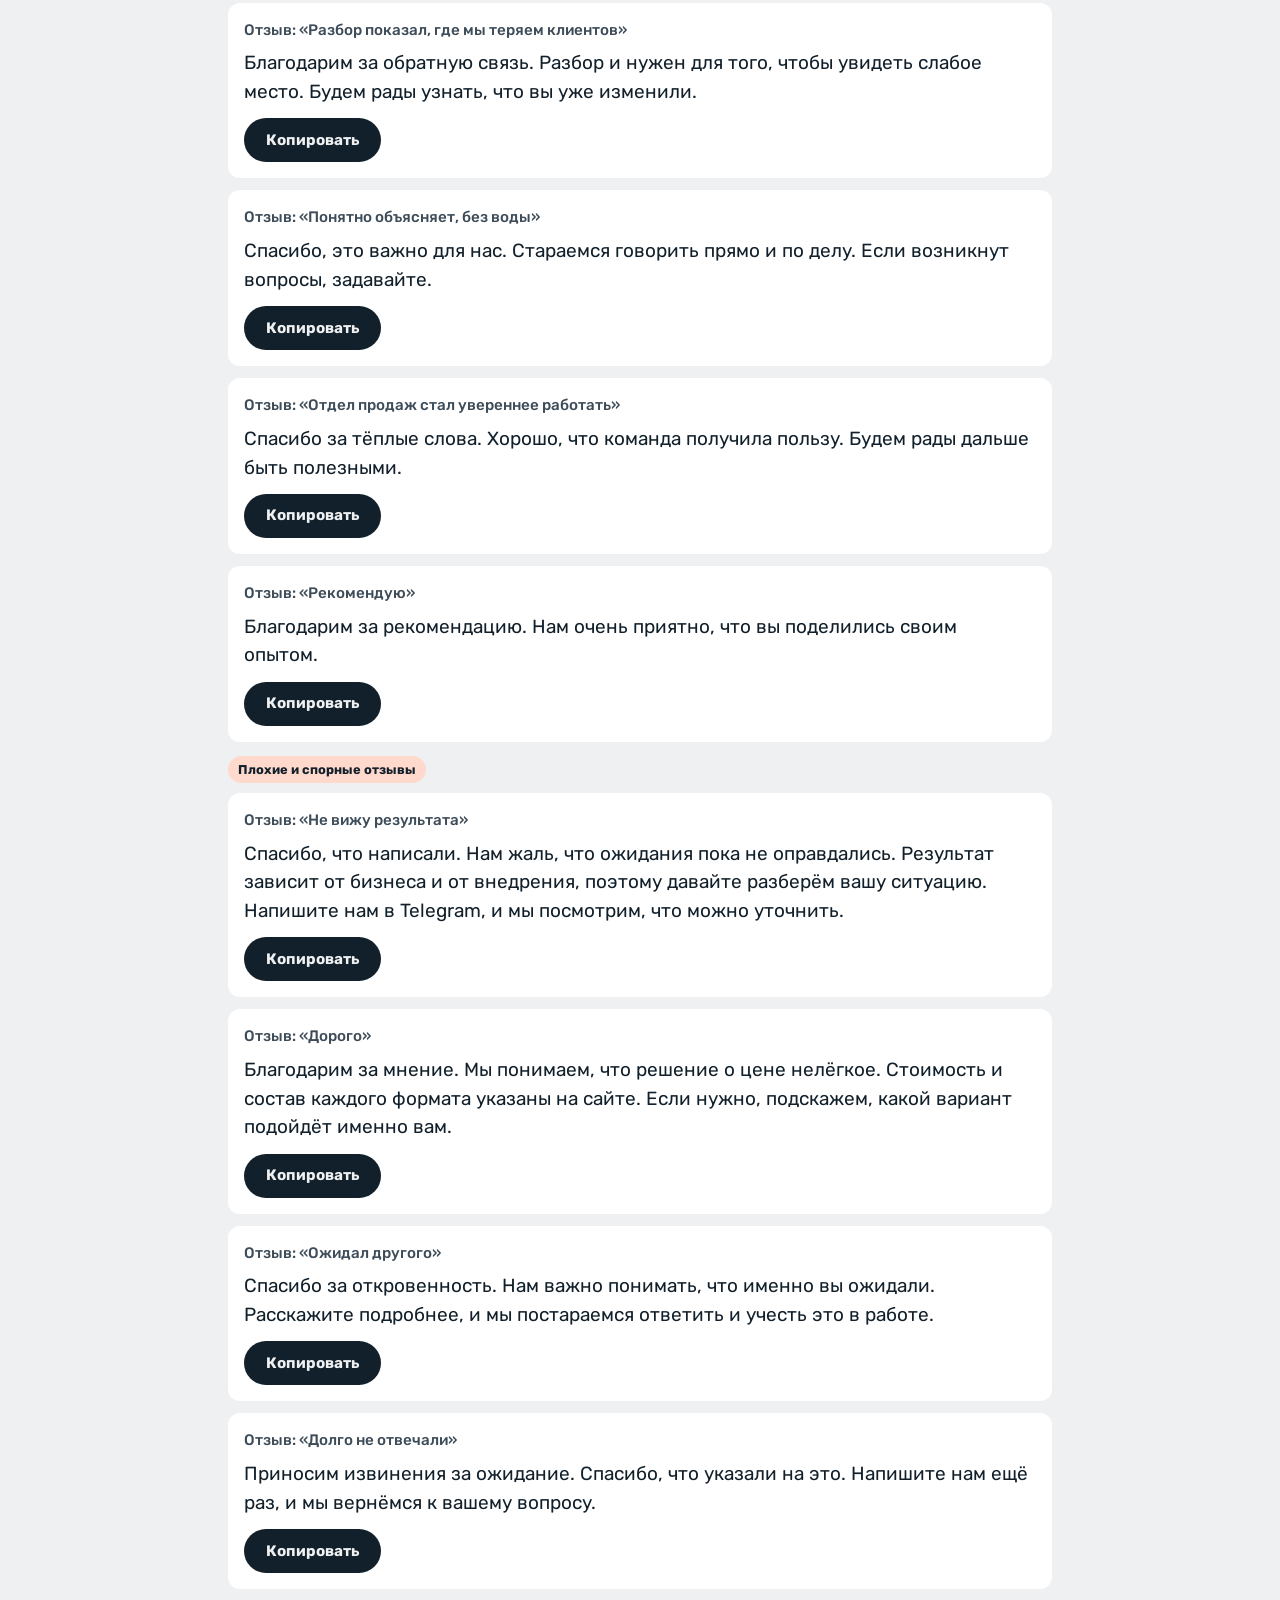
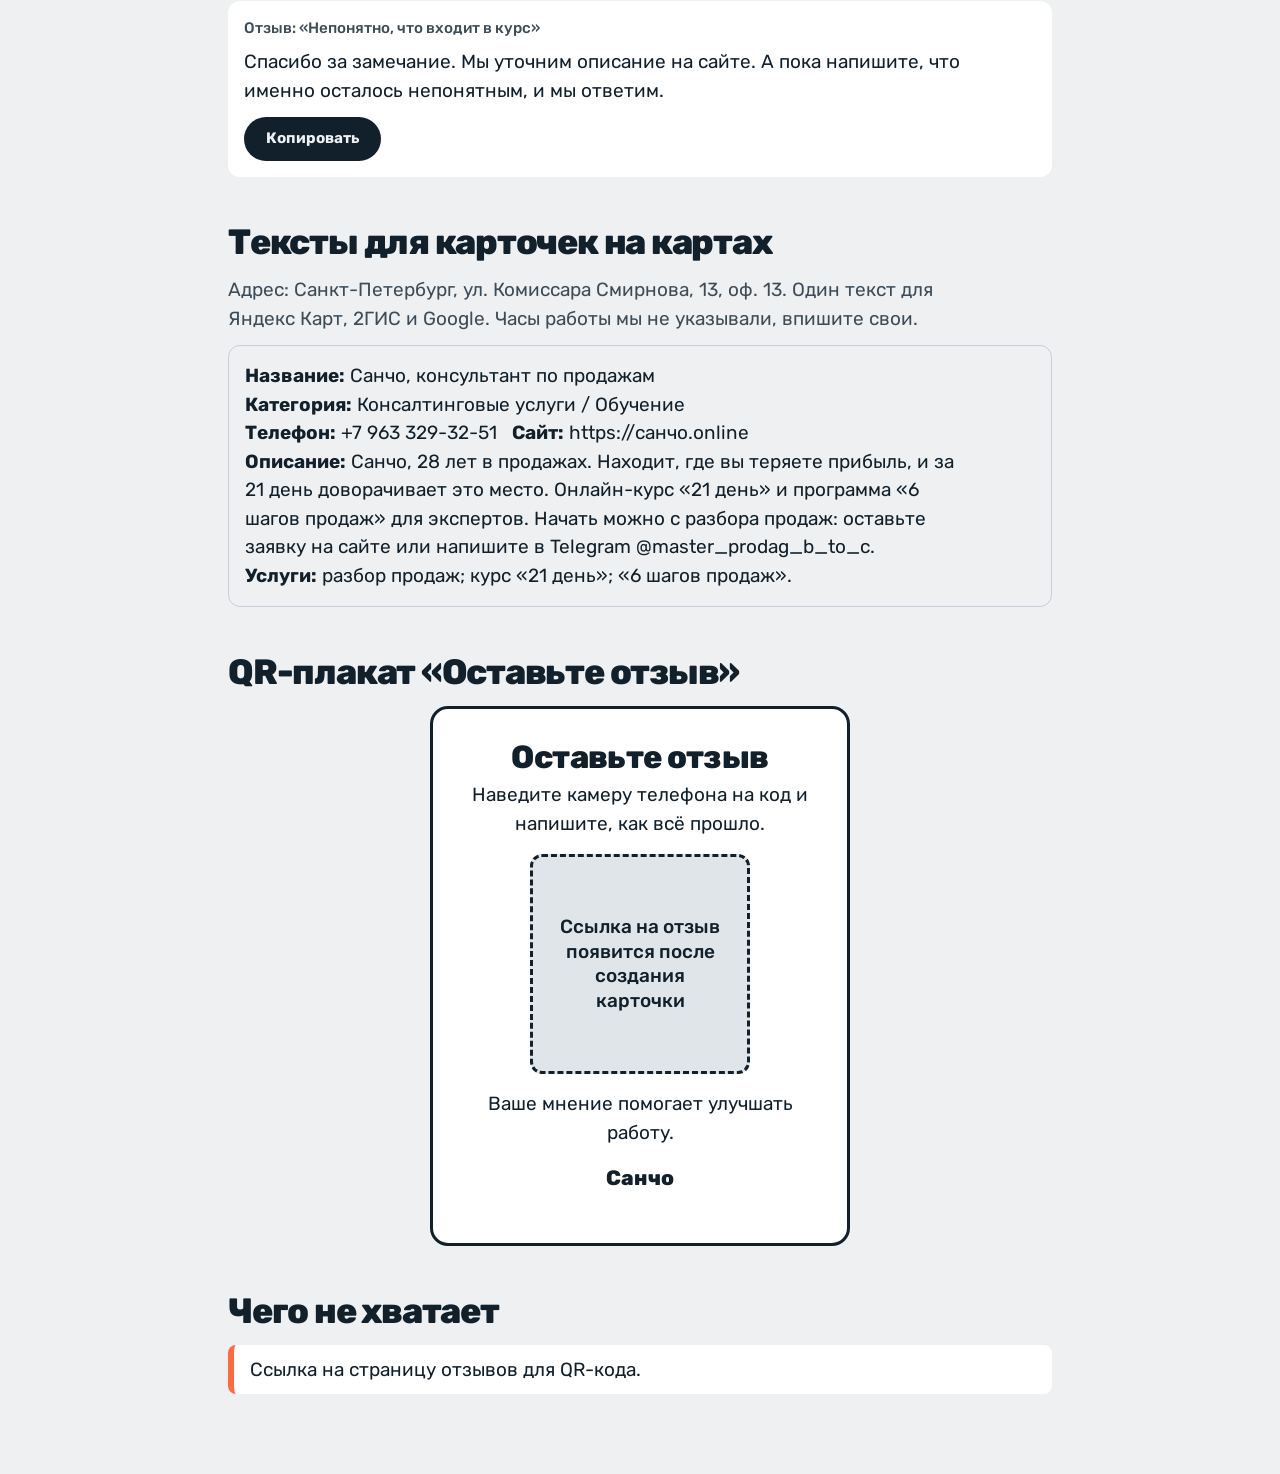
==== commit 7a5b78f0: "Карточки: аудитория как на сайте Co-Authored-By: Claude Sonnet 5.5 <noreply@anthropic.com>" ====
--- a/project/index.html
+++ b/project/index.html
@@ -73,7 +73,7 @@
 <p><b>Название:</b> Санчо, консультант по продажам</p>
 <p><b>Категория:</b> Консалтинговые услуги / Обучение</p>
 <p><b>Телефон:</b> +7 963 329-32-51 &nbsp; <b>Сайт:</b> https://санчо.online</p>
-<p><b>Описание:</b> Санчо, 28 лет в продажах. Находит, где вы теряете прибыль, и за 21 день доворачивает это место. Онлайн-курс «21 день» и программа «6 шагов продаж» для собственников и руководителей отделов продаж. Начать можно с разбора продаж: оставьте заявку на сайте или напишите в Telegram @master_prodag_b_to_c.</p>
+<p><b>Описание:</b> Санчо, 28 лет в продажах. Находит, где вы теряете прибыль, и за 21 день доворачивает это место. Онлайн-курс «21 день» и программа «6 шагов продаж» для экспертов. Начать можно с разбора продаж: оставьте заявку на сайте или напишите в Telegram @master_prodag_b_to_c.</p>
 <p><b>Услуги:</b> разбор продаж; курс «21 день»; «6 шагов продаж».</p>
 </div>
 
